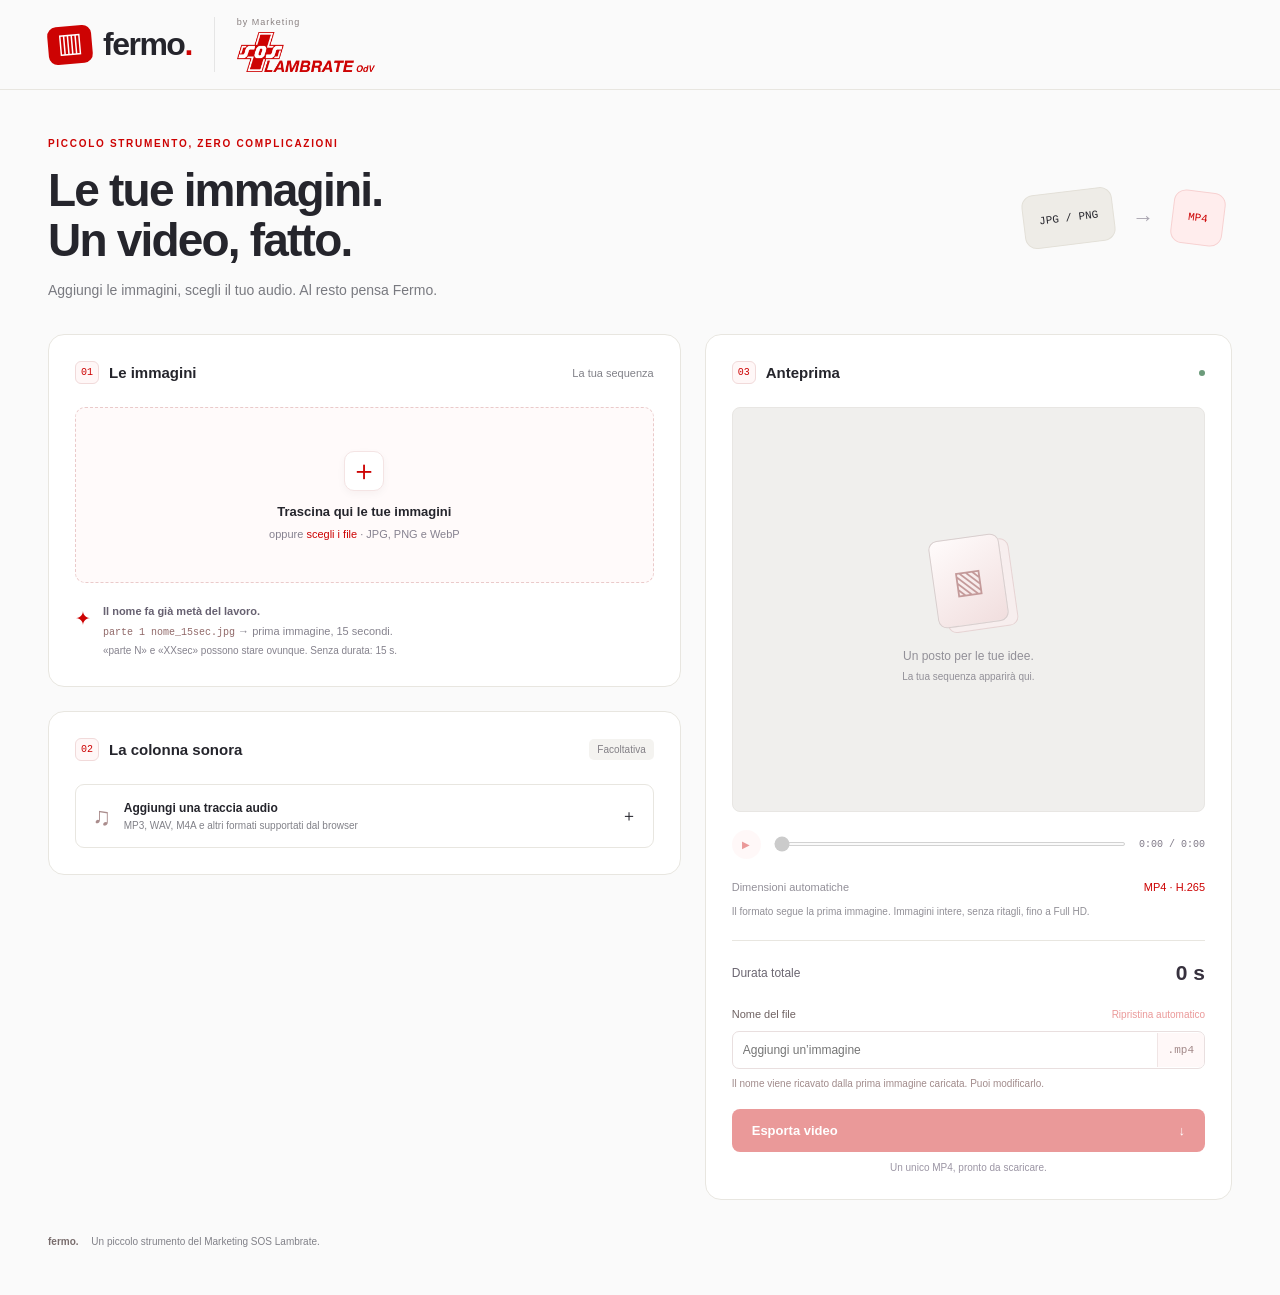
==== index.html @ 1b1147e3 "Add files via upload" ====
<!doctype html>
<html lang="it"><head><meta charset="UTF-8"><meta name="viewport" content="width=device-width,initial-scale=1"><meta name="theme-color" content="#fafafa"><meta name="description" content="Trasforma immagini in un video MP4. Ordine e durata automatici, audio su misura."><title>Fermo — by Marketing SOS Lambrate</title><link rel="stylesheet" href="style.css"></head>
<body>
<header><div class="brand-lockup"><a class="brand" href="./"><span class="brand-icon">▥</span> fermo<span class="brand-dot">.</span></a><div class="brand-credit"><span>by Marketing</span><img src="sos-lambrate.png" alt="SOS Lambrate OdV" width="138" height="40"></div></div></header>
<main>
<div class="intro"><div><div class="eyebrow">PICCOLO STRUMENTO, ZERO COMPLICAZIONI</div><h1>Le tue immagini.<br>Un video, fatto.</h1><p>Aggiungi le immagini, scegli il tuo audio. Al resto pensa Fermo.</p></div><div class="intro-note"><span>JPG / PNG</span><b>→</b><span>MP4</span></div></div>
<div id="message" role="status" aria-live="polite" hidden></div>
<fieldset id="editor"><div class="workspace"><div class="left-column">
<section class="panel"><div class="section-head"><h2><span class="step">01</span> Le immagini</h2><span id="count" class="muted">La tua sequenza</span></div>
<label class="dropzone" id="dropzone" for="images"><span class="upload-icon">＋</span><strong>Trascina qui le tue immagini</strong><span>oppure <u>scegli i file</u> · JPG, PNG e WebP</span><input id="images" type="file" accept="image/jpeg,image/png,image/webp" multiple></label>
<div class="rule"><span>✦</span><div><b>Il nome fa già metà del lavoro.</b><br><code>parte 1 nome_15sec.jpg</code> → prima immagine, 15 secondi.<br><small>«parte N» e «XXsec» possono stare ovunque. Senza durata: 15 s.</small></div></div>
<div id="sequence" class="sequence"></div><div id="duplicate" class="warning" hidden></div>
<div class="list-tools" id="listTools" hidden><span>Trascina le schede o usa le frecce per riordinare.</span><button type="button" class="text-button" id="sort">Riordina per parte ↗</button></div>
</section>
<section class="panel audio-panel"><div class="section-head"><h2><span class="step">02</span> La colonna sonora</h2><span class="tag">Facoltativa</span></div>
<label class="audio-upload" for="audio"><span class="music">♫</span><div><strong id="audioName">Aggiungi una traccia audio</strong><small id="audioSubtitle">MP3, WAV, M4A e altri formati supportati dal browser</small></div><span>＋</span><input id="audio" type="file" accept="audio/*"></label>
<div id="audioEditor" hidden>
<div class="audio-window-heading"><span>Il tuo audio, a misura di video</span><strong id="windowDuration">0 s</strong></div>
<p class="window-instructions" id="windowInstructions">Trascina il riquadro per scegliere il punto di partenza. La durata segue il video.</p>
<div class="wave-wrap" id="waveWrap"><canvas id="wave" width="1000" height="110" aria-label="Forma d’onda della traccia audio"></canvas><div id="waveSelection" role="slider" tabindex="0" aria-label="Posizione del tratto audio, durata uguale al video" aria-valuemin="0" aria-valuemax="0" aria-valuenow="0"><span id="windowGrip">↔</span></div><div id="audioPlayhead" class="audio-playhead" aria-hidden="true" hidden><span></span></div></div>
<div class="wave-labels"><span>0:00</span><span id="trackDuration">0:00</span></div>
<div class="audio-window-controls"><div class="audio-time-info"><span id="selectedInterval"></span><span class="audio-position"><i></i><span id="audioPosition"></span></span></div><button type="button" id="listen" class="secondary">▶ Ascolta selezione</button></div>
<div class="audio-options"><span class="fixed-duration">⌁ Durata agganciata al video</span><label>Volume <input id="volume" type="range" min="0" max="1" value="1" step="0.01" aria-label="Volume audio"></label></div><div class="audio-footer"><span id="audioHint"></span><button id="removeAudio" type="button" class="text-button">Rimuovi audio</button></div></div>
</section></div>
<aside class="panel preview-panel"><div class="section-head"><h2><span class="step">03</span> Anteprima</h2><span class="live-dot"></span></div>
<div class="stage"><canvas id="preview" width="1080" height="1080" hidden></canvas><div id="placeholder"><div class="frame-art"><span>▧</span></div><strong>Un posto per le tue idee.</strong><p>La tua sequenza apparirà qui.</p></div></div>
<div class="playback"><button id="play" type="button" class="play-button" aria-label="Riproduci anteprima" disabled>▶</button><input id="seek" type="range" min="0" max="1" step="0.01" value="0" aria-label="Posizione anteprima" disabled><span id="clock">0:00 / 0:00</span></div>
<div class="preview-settings"><div class="output-info"><span id="dimensions">Dimensioni automatiche</span><span>MP4 · H.265</span></div><p class="footnote">Il formato segue la prima immagine. Immagini intere, senza ritagli, fino a Full HD.</p></div>
<div class="summary"><span>Durata totale</span><strong id="total">0 s</strong></div>
<div class="filename-editor"><div class="filename-heading"><label for="filename">Nome del file</label><button id="resetFilename" type="button" class="text-button" disabled>Ripristina automatico</button></div><div class="filename-input"><input id="filename" type="text" maxlength="180" autocomplete="off" spellcheck="false" placeholder="Aggiungi un’immagine" aria-describedby="filenameHint" disabled><span>.mp4</span></div><p id="filenameHint">Il nome viene ricavato dalla prima immagine caricata. Puoi modificarlo.</p></div>
<button id="export" type="button" class="primary" disabled>Esporta video <span>↓</span></button><p class="export-note">Un unico MP4, pronto da scaricare.</p>
</aside></div></fieldset>
<section id="exportProgress" class="progress-panel" hidden><div><strong id="progressLabel">Preparazione…</strong><button type="button" id="cancel" class="secondary">Annulla</button></div><progress id="progress" max="1" value="0"></progress><small>Puoi annullare in qualsiasi momento. Mantieni aperta questa scheda.</small></section>
<section id="result" class="result" hidden><span class="success-icon">✓</span><div><strong>Il tuo video è pronto.</strong><span id="resultFilename"></span><span id="resultInfo"></span></div><a id="download" class="primary" download="fermo-video.mp4">Scarica MP4 ↓</a></section>
<footer><span>fermo. <span class="muted">Un piccolo strumento del Marketing SOS Lambrate.</span></span></footer>
</main><script type="module" src="app.js"></script></body></html>
---- style.css ----
:root{font-family:Inter,ui-sans-serif,-apple-system,BlinkMacSystemFont,"Segoe UI",sans-serif;color:#25252c;background:#fafafa;font-synthesis:none;--accent:#cd0303;--line:#e8e6e0;--muted:#818188}*{box-sizing:border-box}body{margin:0}button,input,select{font:inherit}button,a,label,input{ -webkit-tap-highlight-color:transparent}button,a,select{touch-action:manipulation}button{cursor:pointer}button:disabled{cursor:not-allowed;opacity:.4}button:focus-visible,a:focus-visible,input:focus-visible,select:focus-visible,label:focus-within{outline:3px solid #f8a0a0;outline-offset:3px}button{border:0}header{height:90px;max-width:1280px;margin:auto;padding:0 48px;display:flex;align-items:center;justify-content:space-between;border-bottom:1px solid var(--line)}.brand{display:flex;align-items:center;text-decoration:none;color:inherit;font-size:32px;font-weight:800;letter-spacing:-1.5px}.brand-icon{background:var(--accent);color:white;font-size:27px;padding:1px 9px 5px;border-radius:9px;margin-right:11px;transform:rotate(-5deg);letter-spacing:0}.brand-dot{color:var(--accent)}.private{font-size:12px;color:#66686c;display:flex;align-items:center;gap:8px}.private i,.live-dot{width:6px;height:6px;border-radius:100%;background:#6c9b7b}main{max-width:1280px;margin:auto;padding:48px}.intro{display:flex;justify-content:space-between;align-items:center;margin-bottom:36px}.eyebrow{font-size:10px;letter-spacing:1.7px;font-weight:700;color:var(--accent);margin-bottom:17px}h1{font-size:46px;line-height:1.08;letter-spacing:-1.8px;margin:0;font-weight:650}.intro p{font-size:14px;color:#797a80;margin:17px 0 0}.intro-note{display:flex;gap:18px;align-items:center;margin-right:8px}.intro-note span{background:#eeece7;border:1px solid #e3e0d8;border-radius:12px;padding:20px 15px;font:11px ui-monospace,monospace;transform:rotate(-7deg)}.intro-note span:last-child{background:#ffeded;color:var(--accent);border-color:#f7d1d1;transform:rotate(7deg)}.intro-note b{color:#aaa6b1;font-size:22px;font-weight:400}fieldset{border:0;margin:0;padding:0;min-width:0}.workspace{display:grid;grid-template-columns:1.2fr 1fr;gap:24px;align-items:start}.left-column{display:grid;gap:24px}.panel{background:#fff;border:1px solid var(--line);border-radius:16px;padding:26px}.section-head{display:flex;justify-content:space-between;align-items:center;margin-bottom:23px;gap:10px}h2{font-size:15px;font-weight:650;margin:0;display:flex;align-items:center;gap:10px}.step{font:10px ui-monospace,monospace;border:1px solid #f1dada;background:#fff7f7;border-radius:6px;color:var(--accent);padding:5px}.muted{color:var(--muted);font-size:11px}.dropzone{position:relative;min-height:176px;display:flex;flex-direction:column;justify-content:center;align-items:center;gap:9px;background:#fffafa;border:1.5px dashed #eacaca;border-radius:10px;cursor:pointer;text-align:center;padding:20px}.dropzone.over{background:#ffeded;border-color:var(--accent)}.upload-icon{font-size:28px;color:var(--accent);background:white;box-shadow:0 3px 9px #3200000a;border:1px solid #f4e4e4;border-radius:10px;line-height:38px;width:40px;margin-bottom:4px}.dropzone strong{font-size:13px;font-weight:600}.dropzone>span:last-of-type{font-size:11px;color:#86818f}.dropzone u{color:var(--accent);text-decoration:none}.dropzone input,.audio-upload input{position:absolute;inset:0;opacity:0;width:100%;height:100%;cursor:pointer}.rule{display:flex;gap:12px;font-size:11px;color:#85828d;line-height:1.75;margin:19px 0 0}.rule>span{color:var(--accent);font-size:19px}.rule b{color:#676171;font-weight:550}.rule code{font-size:10px;color:#916969}.rule small{font-size:10px}.tag{font-size:10px;background:#f4f3f0;color:#838086;padding:5px 8px;border-radius:5px}.audio-upload{position:relative;display:flex;align-items:center;gap:13px;padding:16px;border:1px solid var(--line);border-radius:9px;cursor:pointer}.audio-upload div{flex:1;min-width:0}.audio-upload strong{font-size:12px;font-weight:550;display:block;overflow:hidden;text-overflow:ellipsis;white-space:nowrap}.audio-upload small{font-size:10px;color:var(--muted);display:block;margin-top:5px}.music{font-size:25px;color:#aa8d8d}.preview-panel{position:sticky;top:24px}.stage{aspect-ratio:1.17;background:#f0efed;border:1px solid #e8e6e3;border-radius:8px;display:flex;justify-content:center;align-items:center;overflow:hidden}.stage canvas{max-width:100%;max-height:100%;width:auto;height:auto;object-fit:contain}.stage #placeholder{text-align:center;color:#929098}.frame-art{width:71px;height:88px;border:1px solid #d9cece;background:linear-gradient(150deg,#fffbfb,#f1dede);border-radius:9px;display:grid;place-items:center;margin:0 auto 21px;transform:rotate(-8deg);box-shadow:9px 6px 0 -1px #f7eeee,9px 6px 0 0 #e6d3d3}.frame-art span{font-size:32px;color:#c49a9a}.stage strong{font-size:12px;font-weight:500}.stage p{font-size:10px;margin:7px 0 0}.playback{display:flex;align-items:center;gap:11px;margin:18px 0 22px}.play-button{width:29px;height:29px;border-radius:50%;background:#fff0f0;color:var(--accent);font-size:10px;flex-shrink:0}.playback input{width:100%;min-width:20px}.playback span{font:10px ui-monospace,monospace;white-space:nowrap;color:#817b89}input[type=range]{accent-color:var(--accent);cursor:pointer;height:4px}select{width:100%;display:block;border:1px solid var(--line);background:#fff;padding:10px;border-radius:7px;margin-top:8px;font-size:12px;color:#48444e}.preview-settings>label{font-size:11px;color:#65616c}.output-info{display:flex;justify-content:space-between;font-size:10px;color:#939099;margin-top:10px}.footnote{font-size:10px;color:#929097;line-height:1.6;margin:11px 0 20px}.summary{border-top:1px solid var(--line);padding:20px 0;display:flex;align-items:center;justify-content:space-between;font-size:12px;color:#6c6772}.summary strong{font-size:21px;color:#37313e;font-weight:600}.primary{background:var(--accent);color:white;border:0;border-radius:8px;display:flex;justify-content:center;align-items:center;gap:12px;padding:14px 20px;font-size:13px;font-weight:550;text-decoration:none}.preview-panel .primary{width:100%;justify-content:space-between}.export-note{text-align:center;font-size:10px;color:#9b95a4;margin-bottom:0}footer{display:flex;justify-content:space-between;color:#99959d;margin-top:36px;font-size:10px;gap:12px}footer>span:first-child{font-weight:700;color:#796d6d}footer .muted{font-size:10px;font-weight:400;margin-left:10px}.sequence{display:grid;gap:9px;margin-top:18px}.sequence:empty{display:none}.clip{display:flex;align-items:center;gap:10px;border:1px solid var(--line);padding:10px;border-radius:9px;background:white}.clip.dragging{opacity:.4}.clip img{width:49px;height:55px;object-fit:contain;background:#f0efed;border-radius:4px}.clip-main{flex:1;min-width:0}.clip-name{display:block;font-size:11px;white-space:nowrap;text-overflow:ellipsis;overflow:hidden;font-weight:550}.clip-meta{display:block;color:var(--muted);font-size:10px;margin-top:6px}.clip-duration{display:flex;align-items:center;gap:4px;font-size:10px;color:#837c8a}.clip-duration input{width:58px;padding:7px 4px 7px 8px;border:1px solid #e9e4e4;border-radius:5px;color:#554444;font-size:12px}.clip-actions{display:flex;flex-direction:column;gap:1px}.clip-actions button{color:#928282;background:transparent;font-size:12px;padding:2px 5px}.list-tools{font-size:10px;color:#96909c;display:flex;justify-content:space-between;align-items:center;gap:10px;margin-top:15px}.text-button{font-size:10px;color:var(--accent);background:none;padding:4px 0;white-space:nowrap}.warning{font-size:11px;background:#fff5df;color:#8a611c;padding:10px;border-radius:6px;margin-top:12px}.wave-wrap{position:relative;margin-top:22px;background:#faf5f5;border-radius:7px;overflow:hidden;height:70px}.wave-wrap canvas{width:100%;height:100%}#waveSelection{position:absolute;top:0;bottom:0;background:#cd030314;border-left:2px solid var(--accent);border-right:2px solid var(--accent);pointer-events:none}.trim-sliders{display:flex;gap:18px;margin:12px 0 16px}.trim-sliders label{flex:1;font-size:10px;color:#8d7474;display:flex;align-items:center;gap:6px}.trim-sliders input{width:100%;min-width:0}.trim-values{display:flex;gap:13px;align-items:center}.trim-values>label{font-size:9px;color:#9e9292;letter-spacing:1px;flex:1}.trim-values label>div{display:flex;align-items:center;border:1px solid var(--line);border-radius:6px;padding:7px;font-size:11px;color:#9e9292;margin-top:5px}.trim-values input{width:100%;min-width:35px;border:0;font-size:12px;color:#554444;outline:none}.trim-values>span{color:#b8a5a5}.secondary{background:#fff0f0;color:var(--accent);border-radius:6px;padding:10px 12px;font-size:11px}.trim-values .secondary{align-self:end;min-height:34px}.audio-options{display:flex;justify-content:space-between;gap:10px;margin-top:18px;font-size:10px;color:#877575;align-items:center}.audio-options label{display:flex;align-items:center;gap:5px}.audio-options input[type=checkbox]{accent-color:var(--accent)}.audio-options input[type=range]{width:65px}.audio-footer{display:flex;justify-content:space-between;gap:10px;align-items:center;margin-top:12px;font-size:10px;color:#938383;line-height:1.5}.progress-panel,.result{margin-top:24px;border-radius:12px;padding:22px;background:#fff0f0;color:#8d2828}.progress-panel>div{display:flex;justify-content:space-between;align-items:center;font-size:13px}.progress-panel progress{width:100%;accent-color:var(--accent);height:7px;margin:17px 0}.progress-panel small{font-size:11px}.result{display:flex;align-items:center;gap:15px}.result>div{flex:1}.result strong{display:block;font-size:15px}.result span:not(.success-icon){display:block;font-size:11px;margin-top:5px}.success-icon{font-size:25px}.result .primary{font-size:12px}#message{padding:13px 17px;background:#fff1d9;border:1px solid #f1dfbc;border-radius:9px;font-size:12px;line-height:1.5;margin-bottom:20px}[hidden]{display:none!important}@media(min-width:1450px){main{padding-top:56px}.stage{aspect-ratio:1.15}}@media(max-width:850px){header{padding:0 24px;height:75px}main{padding:30px 24px}.workspace{grid-template-columns:1fr}.preview-panel{position:static}.stage{max-height:420px}.intro-note{display:none}h1{font-size:38px}.intro{margin-bottom:28px}.panel{padding:22px}footer{flex-wrap:wrap}.private{font-size:10px}}@media(max-width:440px){main{padding:27px 16px}header{padding:0 18px}.panel{padding:17px}.trim-values{gap:7px}.trim-values .secondary{padding:10px 7px;font-size:10px}.audio-options{flex-wrap:wrap}.result{flex-wrap:wrap}.result a{width:100%}.list-tools{flex-wrap:wrap}.clip{gap:6px}.intro p{line-height:1.6}.section-head>.muted{font-size:10px}}

.brand-lockup{display:flex;align-items:center;gap:22px}.brand-credit{border-left:1px solid #e5e5e5;padding-left:22px;display:flex;flex-direction:column;gap:5px}.brand-credit>span{font-size:9px;color:#898080;letter-spacing:1px}.brand-credit img{width:138px;height:40px;object-fit:contain;object-position:left center}.audio-window-heading{display:flex;align-items:center;justify-content:space-between;margin-top:23px;font-size:12px;color:#625757}.audio-window-heading strong{background:#fff0f0;color:var(--accent);padding:6px 9px;border-radius:6px;font-size:12px}.window-instructions{font-size:11px;line-height:1.6;color:#918181;margin:10px 0 0}.wave-wrap{height:104px;margin-top:15px;padding-top:27px}.wave-wrap canvas{height:77px}.wave-labels{display:flex;justify-content:space-between;font:10px ui-monospace,monospace;color:#a18c8c;margin-top:6px}#waveSelection{border:2px solid var(--accent);border-radius:6px;pointer-events:auto;cursor:grab;touch-action:none;user-select:none;min-width:5px;overflow:hidden}#waveSelection.dragging{cursor:grabbing}#waveSelection[aria-disabled=true]{cursor:default;opacity:.65}#windowGrip{position:absolute;top:0;left:0;right:0;background:var(--accent);color:white;font-size:11px;line-height:24px;text-align:center;white-space:nowrap;font-weight:600}.audio-window-controls{display:flex;align-items:center;justify-content:space-between;gap:8px;margin-top:17px}.audio-window-controls>span{font:11px ui-monospace,monospace;color:#896b6b}.fixed-duration{font-size:10px;color:#a18282}.codec-note{font-size:10px;line-height:1.5;color:#9c9292;margin-top:-10px;margin-bottom:20px}.preview-settings .output-info{font-size:11px}.preview-settings .output-info span:last-child{color:var(--accent)}
@media(max-width:560px){header{height:86px}.brand-lockup{gap:12px}.brand-credit{padding-left:12px}.brand-credit img{width:100px;height:29px}.brand-credit>span{font-size:8px}.brand{font-size:27px}.brand-icon{font-size:22px;padding:1px 7px 4px;margin-right:7px}.private{max-width:85px;line-height:1.5;font-size:9px}.private i{flex-shrink:0}}

.audio-playhead{position:absolute;top:25px;bottom:0;width:2px;background:#29232a;z-index:4;pointer-events:none;transform:translateX(-1px);box-shadow:0 0 0 1px #ffffffb3}.audio-playhead>span{position:absolute;top:-3px;left:-4px;width:10px;height:10px;background:#29232a;clip-path:polygon(0 0,100% 0,100% 45%,50% 100%,0 45%)}.audio-time-info{display:flex;flex-direction:column;gap:7px;min-width:0}.audio-time-info>#selectedInterval{font:10px ui-monospace,monospace;color:#9b8484}.audio-position{display:flex;align-items:center;gap:6px;font:12px ui-monospace,monospace;font-weight:600;color:#3f3333}.audio-position i{display:inline-block;width:6px;height:6px;background:var(--accent);border-radius:50%}footer nav a{color:var(--accent);text-decoration:none;font-size:11px}footer nav a:hover{text-decoration:underline}.guide-page{padding-top:48px}.guide-page h1{font-size:40px}.guide-intro{color:#827777;font-size:15px;line-height:1.7;margin:20px 0 32px}.guide-grid{display:grid;grid-template-columns:1.2fr 1fr;gap:24px;align-items:start}.guide-grid p,.guide-grid li{font-size:13px;line-height:1.8;color:#726868}.guide-grid h2{margin-bottom:18px}.guide-grid h3{font-size:13px;font-weight:600;margin-top:24px}.guide-grid code{font-size:11px;background:#fff5f5;color:#9e4040;padding:2px 4px;border-radius:3px}.guide-grid strong{color:#483c3c;font-weight:600}.guide-table{overflow:auto}table{border-collapse:collapse;width:100%;font-size:12px}th{text-align:left;color:#807070;font-size:11px;font-weight:500}td,th{padding:12px 6px;border-bottom:1px solid #eee7e7}td{white-space:nowrap;color:#655555}.guide-back{display:inline-block;margin-top:28px;color:var(--accent);font-size:13px;text-decoration:none}.guide-grid ul{padding-left:18px}@media(max-width:850px){.guide-grid{grid-template-columns:1fr}.guide-page h1{font-size:32px}}

.filename-editor{margin:0 0 18px}.filename-heading{display:flex;align-items:center;justify-content:space-between;gap:10px;margin-bottom:7px}.filename-heading label{font-size:11px;color:#6f6262}.filename-heading button{font-size:10px}.filename-input{display:flex;align-items:center;border:1px solid #e9dfdf;border-radius:7px;overflow:hidden;background:white}.filename-input:focus-within{outline:2px solid #f3c1c1;outline-offset:2px}.filename-input input{flex:1;min-width:0;width:100%;border:0;background:transparent;padding:11px 10px;color:#463838;font-size:12px;outline:none}.filename-input>span{font:11px ui-monospace,monospace;color:#a38989;padding:11px 10px;background:#fff8f8;border-left:1px solid #f0e5e5}.filename-editor p{font-size:10px;color:#a18b8b;line-height:1.5;margin:7px 0 0}#resultFilename{overflow-wrap:anywhere}
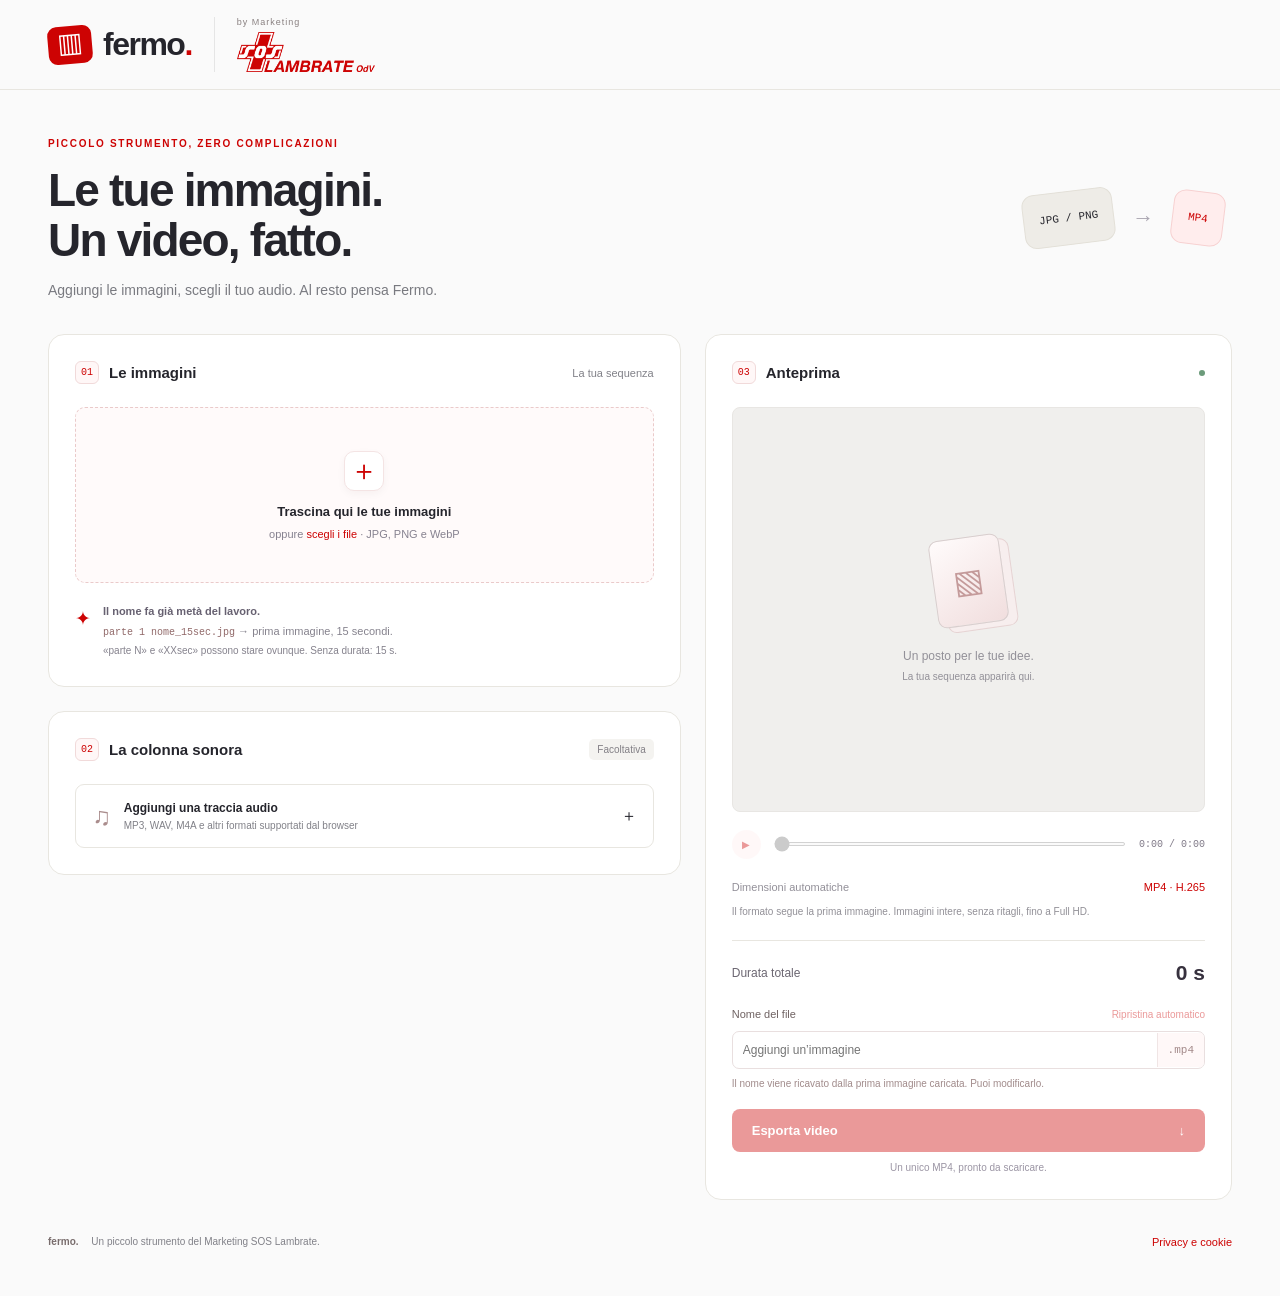
==== commit 49e5181c: "Privacy update" ====
--- a/index.html
+++ b/index.html
@@ -32,5 +32,5 @@
 </aside></div></fieldset>
 <section id="exportProgress" class="progress-panel" hidden><div><strong id="progressLabel">Preparazione…</strong><button type="button" id="cancel" class="secondary">Annulla</button></div><progress id="progress" max="1" value="0"></progress><small>Puoi annullare in qualsiasi momento. Mantieni aperta questa scheda.</small></section>
 <section id="result" class="result" hidden><span class="success-icon">✓</span><div><strong>Il tuo video è pronto.</strong><span id="resultFilename"></span><span id="resultInfo"></span></div><a id="download" class="primary" download="fermo-video.mp4">Scarica MP4 ↓</a></section>
-<footer><span>fermo. <span class="muted">Un piccolo strumento del Marketing SOS Lambrate.</span></span></footer>
+<footer><span>fermo. <span class="muted">Un piccolo strumento del Marketing SOS Lambrate.</span></span><nav aria-label="Informazioni"><a href="privacy.html" target="_blank" rel="noopener">Privacy e cookie</a></nav></footer>
 </main><script type="module" src="app.js"></script></body></html>
